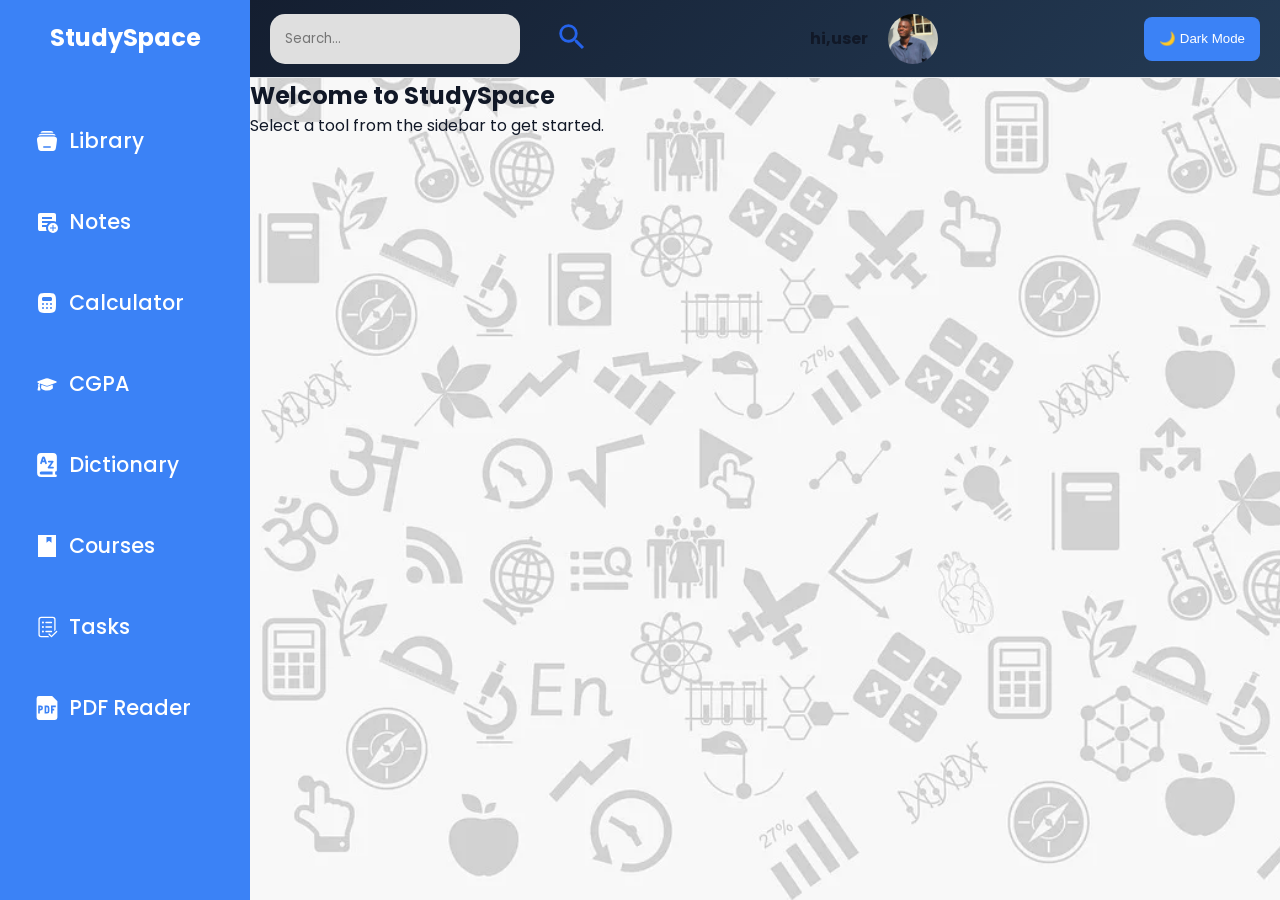
==== index.html @ 18b09678 "studyspace" ====
<!DOCTYPE html>
<html lang="en">
<head>
  <meta charset="UTF-8">
  <meta name="viewport" content="width=device-width, initial-scale=1.0">
  <title>Reading Workspace</title>
  <link rel="stylesheet" href="styles.css">
  <link rel="preconnect" href="https://fonts.googleapis.com">
  <link rel="preconnect" href="https://fonts.gstatic.com" crossorigin>
  <link href="https://fonts.googleapis.com/css2?family=Poppins:ital,wght@0,100;0,200;0,300;0,400;0,500;0,600;0,700;0,800;0,900;1,100;1,200;1,300;1,400;1,500;1,600;1,700;1,800;1,900&display=swap" rel="stylesheet">
</head>
<body>
  <div class="container">
    
    <!-- Sidebar -->
    <aside class="sidebar">
      <h2 class="logo">StudySpace</h2>
      <ul class="nav-links">
        <li><a href="library.html"><svg xmlns="http://www.w3.org/2000/svg" width="24" height="24" viewBox="0 0 24 24"><path fill="#fff" d="M8.51 2h6.98c.232 0 .41 0 .566.015c1.108.109 2.015.775 2.4 1.672H5.544c.385-.897 1.292-1.563 2.4-1.672C8.098 2 8.276 2 8.51 2m-2.2 2.723c-1.39 0-2.53.84-2.91 1.954l-.024.07c.398-.12.813-.2 1.232-.253c1.08-.139 2.446-.139 4.032-.139h6.892c1.586 0 2.951 0 4.032.139c.42.054.834.132 1.232.253l-.023-.07c-.38-1.114-1.52-1.954-2.911-1.954z"/><path fill="#fff" fill-rule="evenodd" d="M8.672 7.542h6.656c3.374 0 5.062 0 6.01.987s.724 2.511.278 5.56l-.422 2.892c-.35 2.391-.525 3.587-1.422 4.303s-2.22.716-4.867.716h-5.81c-2.646 0-3.97 0-4.867-.716s-1.072-1.912-1.422-4.303l-.422-2.891c-.447-3.05-.67-4.574.278-5.561s2.636-.987 6.01-.987M8 18c0-.414.373-.75.833-.75h6.334c.46 0 .833.336.833.75s-.373.75-.833.75H8.833c-.46 0-.833-.336-.833-.75" clip-rule="evenodd"/></svg> <span>Library</span></a></li>
        <li><a href="notes.html"><svg xmlns="http://www.w3.org/2000/svg" width="24" height="24" viewBox="0 0 24 24"><path fill="#fff" d="M17.5 21h1v-2.5H21v-1h-2.5V15h-1v2.5H15v1h2.5zm.5 2q-2.075 0-3.537-1.463T13 18t1.463-3.537T18 13t3.538 1.463T23 18t-1.463 3.538T18 23M7 9h10V7H7zm4.675 12H5q-.825 0-1.412-.587T3 19V5q0-.825.588-1.412T5 3h14q.825 0 1.413.588T21 5v6.7q-.725-.35-1.463-.525T18 11q-.275 0-.513.012t-.487.063V11H7v2h6.125q-.45.425-.812.925T11.675 15H7v2h4.075q-.05.25-.062.488T11 18q0 .825.15 1.538T11.675 21"/></svg> <span>Notes</span></a></li>
        <li><a href="calculator.html"><svg xmlns="http://www.w3.org/2000/svg" width="24" height="24" viewBox="0 0 24 24"><path fill="#fff" fill-rule="evenodd" d="M12 22c-4.243 0-6.364 0-7.682-1.465C3 19.072 3 16.714 3 12s0-7.071 1.318-8.536S7.758 2 12 2s6.364 0 7.682 1.464C21 4.93 21 7.286 21 12s0 7.071-1.318 8.535S16.242 22 12 22m3-16H9c-.465 0-.697 0-.888.051a1.5 1.5 0 0 0-1.06 1.06C7 7.304 7 7.536 7 8s0 .697.051.888a1.5 1.5 0 0 0 1.06 1.06C8.304 10 8.536 10 9 10h6c.465 0 .697 0 .888-.051a1.5 1.5 0 0 0 1.06-1.06C17 8.696 17 8.464 17 8s0-.697-.051-.888a1.5 1.5 0 0 0-1.06-1.06C15.697 6 15.464 6 15 6m-6 7a1 1 0 1 1-2 0a1 1 0 0 1 2 0m3 1a1 1 0 1 0 0-2a1 1 0 0 0 0 2m5-1a1 1 0 1 1-2 0a1 1 0 0 1 2 0m-1 5a1 1 0 1 0 0-2a1 1 0 0 0 0 2m-3-1a1 1 0 1 1-2 0a1 1 0 0 1 2 0m-5 1a1 1 0 1 0 0-2a1 1 0 0 0 0 2" clip-rule="evenodd"/></svg> <span>Calculator</span></a></li>
        <li><a href="cgpa.html"><svg xmlns="http://www.w3.org/2000/svg" width="24" height="24" viewBox="0 0 24 24"><path fill="#fff" d="M10.514 6.49a4.5 4.5 0 0 1 2.973 0l7.6 2.66c.803.282.803 1.418 0 1.7l-7.6 2.66a4.5 4.5 0 0 1-2.973 0l-5.509-1.93a1.24 1.24 0 0 0-.436.597a1 1 0 0 1 .013 1.635l.004.018l.875 3.939a.6.6 0 0 1-.585.73H3.125a.6.6 0 0 1-.586-.73l.875-3.94l.005-.017a1 1 0 0 1 .132-1.707a2.35 2.35 0 0 1 .413-.889l-1.05-.367c-.804-.282-.804-1.418 0-1.7z"/><path fill="#fff" d="m6.393 12.83l-.332 2.654c-.057.452.127.92.52 1.196c1.157.815 3.043 1.82 5.42 1.82a9 9 0 0 0 5.473-1.834c.365-.28.522-.727.47-1.152l-.336-2.685l-4.121 1.442a4.5 4.5 0 0 1-2.973 0z"/></svg> <span>CGPA</span></a></li>
        <li><a href="dictionary.html"><svg xmlns="http://www.w3.org/2000/svg" width="24" height="24" viewBox="0 0 14 14"><path fill="#fff" fill-rule="evenodd" d="M1.25 11.625V2.25A2.25 2.25 0 0 1 3.5 0h7a2.25 2.25 0 0 1 2.25 2.25V10a.75.75 0 0 1-.75.75h-.25v1.75H12a.75.75 0 0 1 0 1.5H3.625a2.375 2.375 0 0 1-2.375-2.375m9-.875H3.625a.875.875 0 0 0 0 1.75h6.625zm.56-5.978a.5.5 0 0 0-.443-.27H8.05a.5.5 0 0 0 0 1H9.4L7.499 8.186a.5.5 0 0 0 .408.789h2.604a.5.5 0 1 0 0-1H8.874l1.9-2.684a.5.5 0 0 0 .037-.519M5.815 2.63a.902.902 0 0 0-1.71 0l-.677 2.03l-.007.022l-.383 1.146a.5.5 0 1 0 .95.317l.27-.816H5.66l.272.816a.5.5 0 0 0 .949-.317l-.382-1.146l-.008-.022zM4.59 4.328l.368-1.102l.367 1.102z" clip-rule="evenodd"/></svg><span>Dictionary</span></a></li>
        <li><a href="courses.html"><svg xmlns="http://www.w3.org/2000/svg" width="24" height="24" viewBox="0 0 24 24"><path fill="#fff" d="M3 23h18V1H3zM14.002 6.688L11.504 8.75V3H16.5v5.75z"/></svg><span>Courses</span></a></li>
        <li><a href="task.html"><svg xmlns="http://www.w3.org/2000/svg" width="24" height="24" viewBox="0 0 28 28"><path fill="#fff" d="M4 5.25A3.25 3.25 0 0 1 7.25 2h13.5A3.25 3.25 0 0 1 24 5.25v12.129q-.181.12-.341.28L22.5 18.818V5.25a1.75 1.75 0 0 0-1.75-1.75H7.25A1.75 1.75 0 0 0 5.5 5.25v17.5c0 .966.784 1.75 1.75 1.75h8.068l1.5 1.5H7.25A3.25 3.25 0 0 1 4 22.75zm6.5 3.5a1.25 1.25 0 1 1-2.5 0a1.25 1.25 0 0 1 2.5 0m-1.25 6.5a1.25 1.25 0 1 0 0-2.5a1.25 1.25 0 0 0 0 2.5m0 5.25a1.25 1.25 0 1 0 0-2.5a1.25 1.25 0 0 0 0 2.5M12.75 8a.75.75 0 0 0 0 1.5h6.5a.75.75 0 0 0 0-1.5zM12 14a.75.75 0 0 1 .75-.75h6.5a.75.75 0 0 1 0 1.5h-6.5A.75.75 0 0 1 12 14m.75 4.5a.75.75 0 0 0 0 1.5h6.5a.75.75 0 0 0 0-1.5zm13.03 1.28l-6 6a.75.75 0 0 1-1.06 0l-2.998-2.998a.75.75 0 0 1 1.06-1.06l2.468 2.467l5.47-5.47a.75.75 0 1 1 1.06 1.061"/></svg><span>Tasks</span></a></li>
        <li><a href="pdf.html"><svg xmlns="http://www.w3.org/2000/svg" width="24" height="24" viewBox="0 0 15 15"><path fill="#fff" d="M3.5 8H3V7h.5a.5.5 0 0 1 0 1M7 10V7h.5a.5.5 0 0 1 .5.5v2a.5.5 0 0 1-.5.5z"/><path fill="#fff" fill-rule="evenodd" d="M1 1.5A1.5 1.5 0 0 1 2.5 0h8.207L14 3.293V13.5a1.5 1.5 0 0 1-1.5 1.5h-10A1.5 1.5 0 0 1 1 13.5zM3.5 6H2v5h1V9h.5a1.5 1.5 0 1 0 0-3m4 0H6v5h1.5A1.5 1.5 0 0 0 9 9.5v-2A1.5 1.5 0 0 0 7.5 6m2.5 5V6h3v1h-2v1h1v1h-1v2z" clip-rule="evenodd"/></svg><span>PDF Reader</span></a></li>
      </ul>
    </aside>


    <!-- Main Content Area -->
    <main class="main-content">
      
      <!-- Top Bar -->
      <header class="topbar">
        <button  class="hamburger" onclick="toggleSidebar()">☰</button>
        <div class="search">
          <input type="text" placeholder="Search..." class="search-bar">
          <button><svg xmlns="http://www.w3.org/2000/svg" width="34" height="34" viewBox="0 0 24 24"><path fill="#2563eb" d="M15.5 14h-.79l-.28-.27A6.47 6.47 0 0 0 16 9.5A6.5 6.5 0 1 0 9.5 16c1.61 0 3.09-.59 4.23-1.57l.27.28v.79l5 4.99L20.49 19zm-6 0C7.01 14 5 11.99 5 9.5S7.01 5 9.5 5S14 7.01 14 9.5S11.99 14 9.5 14"/></svg></button>
        </div>
        <div class="profile">
          <h4>hi,<span>user</span></h4>
          <div class="img"><img src="./images/Ay...jpg" alt=""></div>
        </div>
        
        <button id="themeToggle" class="theme-toggle">🌙 Dark Mode</button>
    
      

      </header>
      
      <!-- Dynamic Content -->
      <section id="dynamic-content">
        <h2>Welcome to StudySpace</h2>
        <p>Select a tool from the sidebar to get started.</p>
      </section>
      
    </main>
  </div>

<script src="./js/theme.js"></script>
  <script src="./js/app.js"></script>
</body>
</html>
---- styles.css ----
/* Reset */
* {
  margin: 0;
  padding: 0;
  box-sizing: border-box;
}

body {
  font-family: "poppins", sans-serif;
  background: #f9fafb;
  color: #111827;
  transition: background 0.3s, color 0.3s;
}


/* Dark mode */
body.dark-mode {
  background: #181818;
  color: black;
}
header.dark-mode{
      background: #181818;
  color: black;
}

/* Toggle Button */
.theme-toggle {
  padding: 8px 15px;
  background: #3b82f6;
  color: white;
  border: none;
  border-radius: 8px;
  cursor: pointer;
  transition: background 0.3s;
}

.theme-toggle:hover {
  background: #2563eb;
}

body.dark-mode .theme-toggle {
  background: #f1f1f1;
  color: #181818;
}

.container {
  display: flex;
  height: 100vh;
}

/* Sidebar */
.sidebar {
  width: 250px;
  background: #3b82f6;
  color: #fff;
  display: flex;
  flex-direction: column;
  padding: 20px;
}

.logo {
  text-align: center;
  font-size: 1.5rem;
  margin-bottom: 30px;
}

.nav-links li {
  list-style: none;
  margin: 30px 0;
}

.nav-links li a {
  display: flex;
  align-items: center;
  text-decoration: none;
  font-size: 1.3rem;
  font-weight: 500;
  color: #fff;
  padding: 10px;
  border-radius: 8px;
  transition: background 0.3s ease;
}

.nav-links li a:hover {
  background: #2563eb;
}

.nav-links li a span {
  margin-left: 10px;
}


/* Main Content */
.main-content {
  flex: 1;
  display: flex;
  flex-direction: column;
  background: url(./images/learning.webp);
  max-height: 100vh;
  background-size: cover;
}

/* Topbar */
.topbar {
  display: flex;
  justify-content: space-between;
  align-items: center;
  padding: 10px 20px;
  background: linear-gradient(135deg, #141e30, #243b55);
  border-bottom: 1px solid #e5e7eb;
}
.search{
    display: flex;
    align-items: center;
    justify-content: center;
    gap: 20px;
}
.search button{
    border: none;
    background: transparent;
}
.search-bar {
  padding: 15px;
  outline: none;
  border: none;
  font-family: "poppins", san-serif;
  border-radius: 15px;
  width: 250px;
  background: #dfdfdf;
}
.hamburger {
  display: none; /* Hidden by default for desktop */
  font-size: 24px;
  background: none;
  border: none;
  cursor: pointer;
  padding: 8px;
  color: #111827;
  transition: color 0.3s;
}
.profile {
display: flex;
align-items: center;
justify-content: center;
gap: 20px;
}
.img{
    width:50px;
    height: 50px;
    border-radius: 50%;
    background-color: #dfdfdf;
     overflow: hidden;
}
img{
    width: 100%;
   
}

button, .nav-links li a {
  min-height: 44px;
  padding: 10px 15px;
}


/* Responsive sidebar */
@media (max-width: 768px) {
  .sidebar {
    position: fixed;
    left: -250px; /* hidden by default */
    top: 0;
    height: 100%;
    transition: left 0.3s ease;
    z-index: 1000;
  }

  .sidebar.active {
    left: 0; /* slide-in */
  }

  .main-content {
    margin-left: 0;
  }

  /* Hamburger button */
.hamburger {
  display:block; /* Hidden by default for desktop */
  font-size:60px;
  background: none;
  border: none;
  cursor: pointer;
  padding: 8px;
  color:#3b82f6;
  transition: color 0.3s;
}
}
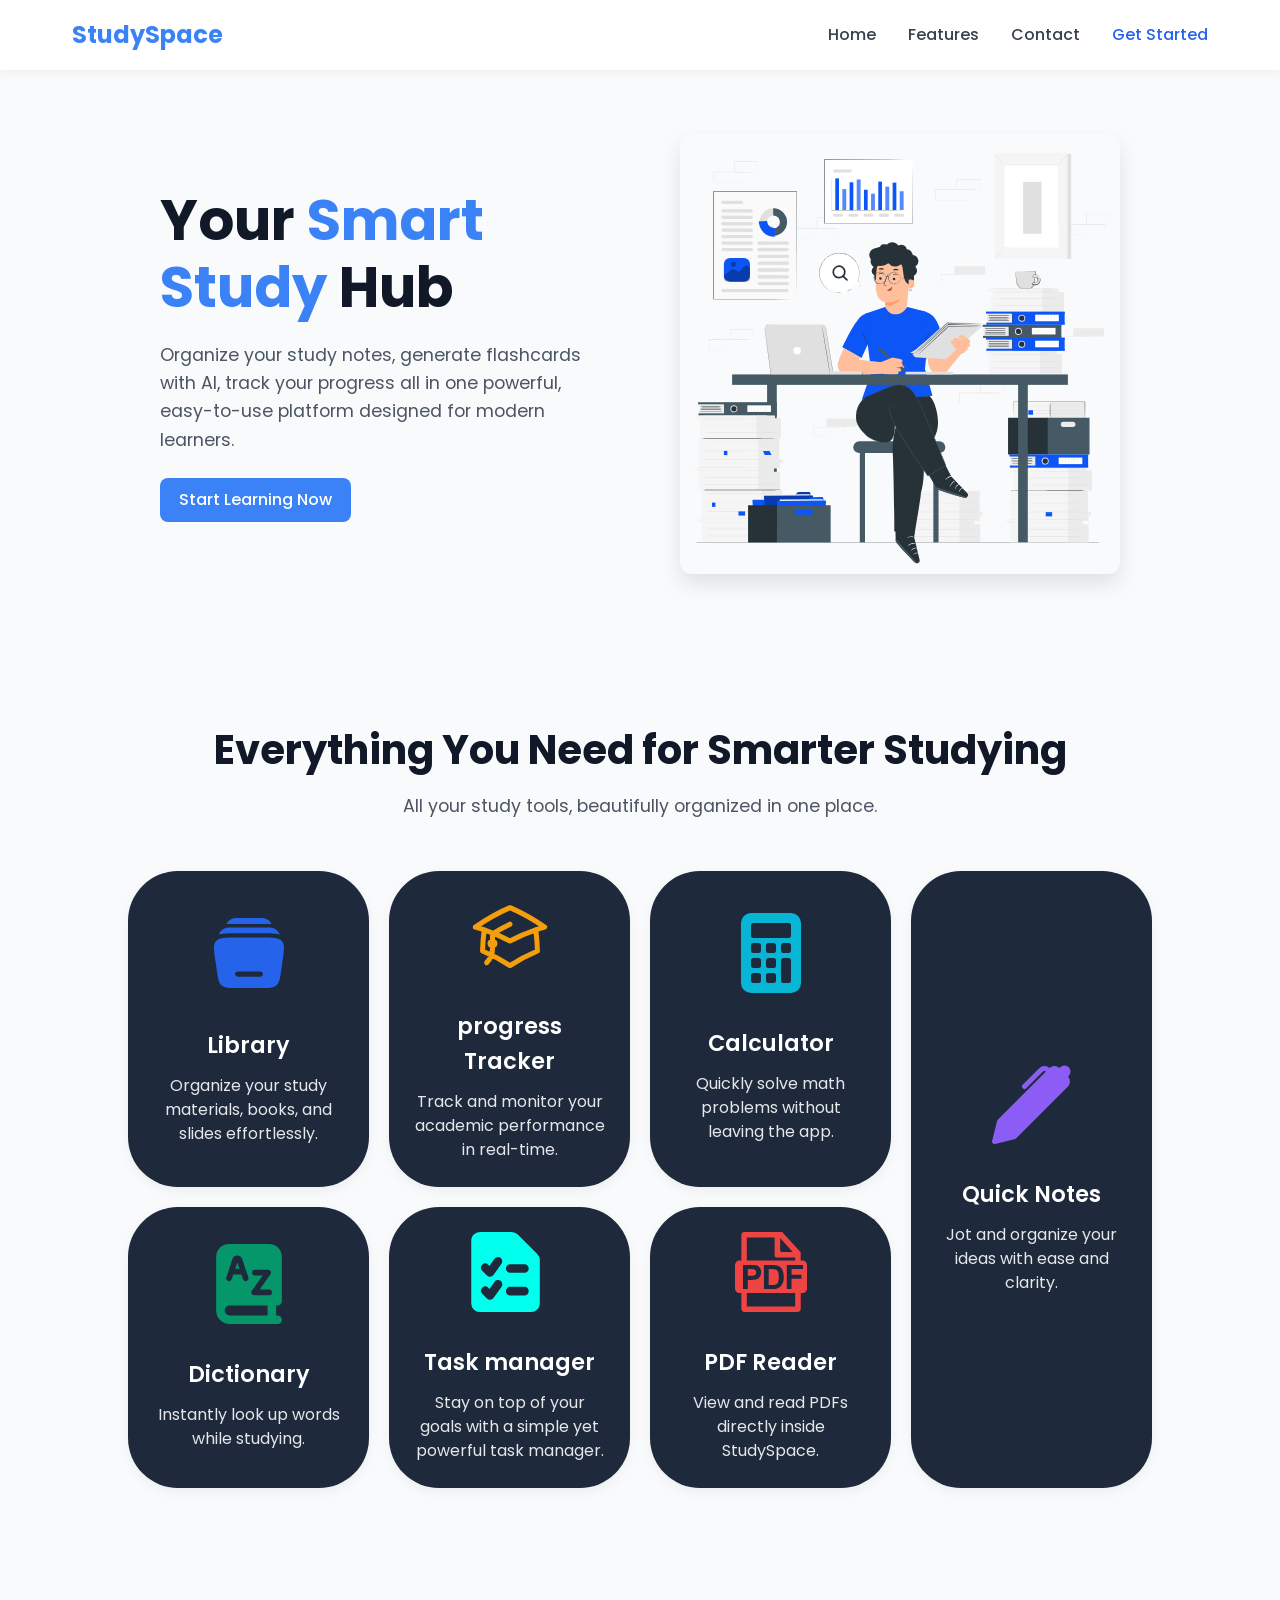
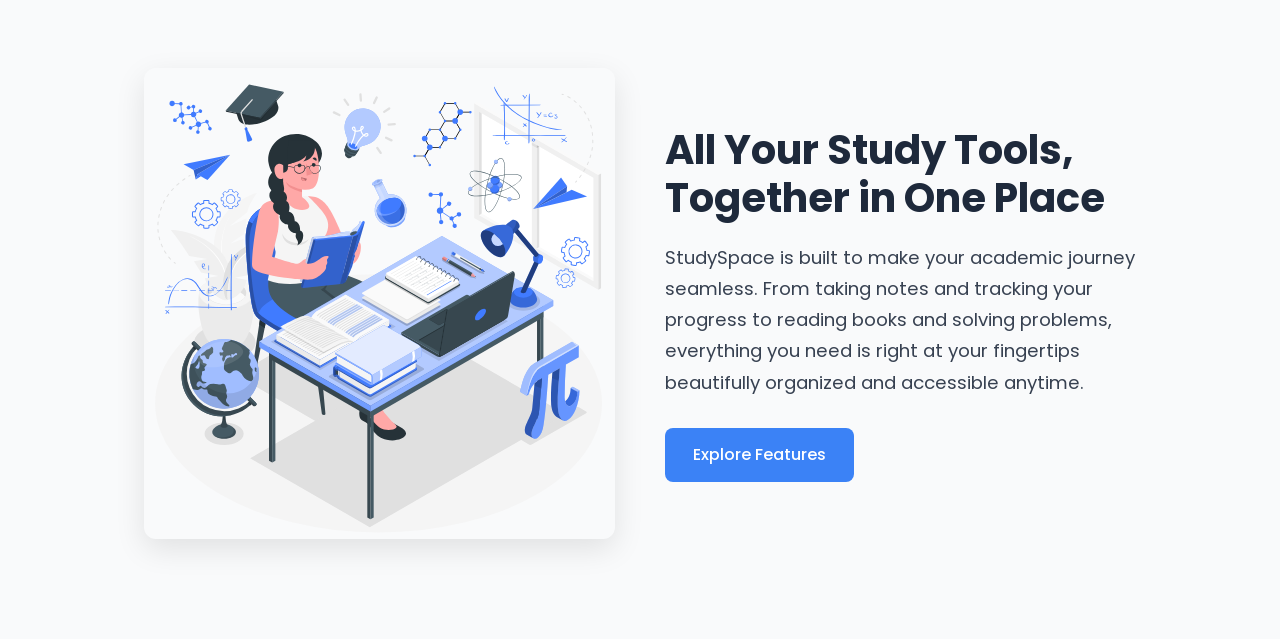
==== commit 44ff1c6c: "updated code" ====
--- a/index.html
+++ b/index.html
@@ -1,64 +1,140 @@
 <!DOCTYPE html>
 <html lang="en">
 <head>
-  <meta charset="UTF-8">
-  <meta name="viewport" content="width=device-width, initial-scale=1.0">
-  <title>Reading Workspace</title>
-  <link rel="stylesheet" href="styles.css">
-  <link rel="preconnect" href="https://fonts.googleapis.com">
-  <link rel="preconnect" href="https://fonts.gstatic.com" crossorigin>
-  <link href="https://fonts.googleapis.com/css2?family=Poppins:ital,wght@0,100;0,200;0,300;0,400;0,500;0,600;0,700;0,800;0,900;1,100;1,200;1,300;1,400;1,500;1,600;1,700;1,800;1,900&display=swap" rel="stylesheet">
+    <meta charset="UTF-8">
+    <meta name="viewport" content="width=device-width, initial-scale=1.0">
+    <link rel="shortcut icon" href="download (4).png" type="image/x-icon">
+    <link rel="stylesheet" href="./styles/style.css">
+    <link rel="preconnect" href="https://fonts.googleapis.com">
+    <link rel="preconnect" href="https://fonts.gstatic.com" crossorigin>
+    <link href="https://fonts.googleapis.com/css2?family=Poppins:wght@400;600;700&display=swap" rel="stylesheet">
+    <title>Edu-space</title>
 </head>
 <body>
-  <div class="container">
-    
-    <!-- Sidebar -->
-    <aside class="sidebar">
-      <h2 class="logo">StudySpace</h2>
-      <ul class="nav-links">
-        <li><a href="library.html"><svg xmlns="http://www.w3.org/2000/svg" width="24" height="24" viewBox="0 0 24 24"><path fill="#fff" d="M8.51 2h6.98c.232 0 .41 0 .566.015c1.108.109 2.015.775 2.4 1.672H5.544c.385-.897 1.292-1.563 2.4-1.672C8.098 2 8.276 2 8.51 2m-2.2 2.723c-1.39 0-2.53.84-2.91 1.954l-.024.07c.398-.12.813-.2 1.232-.253c1.08-.139 2.446-.139 4.032-.139h6.892c1.586 0 2.951 0 4.032.139c.42.054.834.132 1.232.253l-.023-.07c-.38-1.114-1.52-1.954-2.911-1.954z"/><path fill="#fff" fill-rule="evenodd" d="M8.672 7.542h6.656c3.374 0 5.062 0 6.01.987s.724 2.511.278 5.56l-.422 2.892c-.35 2.391-.525 3.587-1.422 4.303s-2.22.716-4.867.716h-5.81c-2.646 0-3.97 0-4.867-.716s-1.072-1.912-1.422-4.303l-.422-2.891c-.447-3.05-.67-4.574.278-5.561s2.636-.987 6.01-.987M8 18c0-.414.373-.75.833-.75h6.334c.46 0 .833.336.833.75s-.373.75-.833.75H8.833c-.46 0-.833-.336-.833-.75" clip-rule="evenodd"/></svg> <span>Library</span></a></li>
-        <li><a href="notes.html"><svg xmlns="http://www.w3.org/2000/svg" width="24" height="24" viewBox="0 0 24 24"><path fill="#fff" d="M17.5 21h1v-2.5H21v-1h-2.5V15h-1v2.5H15v1h2.5zm.5 2q-2.075 0-3.537-1.463T13 18t1.463-3.537T18 13t3.538 1.463T23 18t-1.463 3.538T18 23M7 9h10V7H7zm4.675 12H5q-.825 0-1.412-.587T3 19V5q0-.825.588-1.412T5 3h14q.825 0 1.413.588T21 5v6.7q-.725-.35-1.463-.525T18 11q-.275 0-.513.012t-.487.063V11H7v2h6.125q-.45.425-.812.925T11.675 15H7v2h4.075q-.05.25-.062.488T11 18q0 .825.15 1.538T11.675 21"/></svg> <span>Notes</span></a></li>
-        <li><a href="calculator.html"><svg xmlns="http://www.w3.org/2000/svg" width="24" height="24" viewBox="0 0 24 24"><path fill="#fff" fill-rule="evenodd" d="M12 22c-4.243 0-6.364 0-7.682-1.465C3 19.072 3 16.714 3 12s0-7.071 1.318-8.536S7.758 2 12 2s6.364 0 7.682 1.464C21 4.93 21 7.286 21 12s0 7.071-1.318 8.535S16.242 22 12 22m3-16H9c-.465 0-.697 0-.888.051a1.5 1.5 0 0 0-1.06 1.06C7 7.304 7 7.536 7 8s0 .697.051.888a1.5 1.5 0 0 0 1.06 1.06C8.304 10 8.536 10 9 10h6c.465 0 .697 0 .888-.051a1.5 1.5 0 0 0 1.06-1.06C17 8.696 17 8.464 17 8s0-.697-.051-.888a1.5 1.5 0 0 0-1.06-1.06C15.697 6 15.464 6 15 6m-6 7a1 1 0 1 1-2 0a1 1 0 0 1 2 0m3 1a1 1 0 1 0 0-2a1 1 0 0 0 0 2m5-1a1 1 0 1 1-2 0a1 1 0 0 1 2 0m-1 5a1 1 0 1 0 0-2a1 1 0 0 0 0 2m-3-1a1 1 0 1 1-2 0a1 1 0 0 1 2 0m-5 1a1 1 0 1 0 0-2a1 1 0 0 0 0 2" clip-rule="evenodd"/></svg> <span>Calculator</span></a></li>
-        <li><a href="cgpa.html"><svg xmlns="http://www.w3.org/2000/svg" width="24" height="24" viewBox="0 0 24 24"><path fill="#fff" d="M10.514 6.49a4.5 4.5 0 0 1 2.973 0l7.6 2.66c.803.282.803 1.418 0 1.7l-7.6 2.66a4.5 4.5 0 0 1-2.973 0l-5.509-1.93a1.24 1.24 0 0 0-.436.597a1 1 0 0 1 .013 1.635l.004.018l.875 3.939a.6.6 0 0 1-.585.73H3.125a.6.6 0 0 1-.586-.73l.875-3.94l.005-.017a1 1 0 0 1 .132-1.707a2.35 2.35 0 0 1 .413-.889l-1.05-.367c-.804-.282-.804-1.418 0-1.7z"/><path fill="#fff" d="m6.393 12.83l-.332 2.654c-.057.452.127.92.52 1.196c1.157.815 3.043 1.82 5.42 1.82a9 9 0 0 0 5.473-1.834c.365-.28.522-.727.47-1.152l-.336-2.685l-4.121 1.442a4.5 4.5 0 0 1-2.973 0z"/></svg> <span>CGPA</span></a></li>
-        <li><a href="dictionary.html"><svg xmlns="http://www.w3.org/2000/svg" width="24" height="24" viewBox="0 0 14 14"><path fill="#fff" fill-rule="evenodd" d="M1.25 11.625V2.25A2.25 2.25 0 0 1 3.5 0h7a2.25 2.25 0 0 1 2.25 2.25V10a.75.75 0 0 1-.75.75h-.25v1.75H12a.75.75 0 0 1 0 1.5H3.625a2.375 2.375 0 0 1-2.375-2.375m9-.875H3.625a.875.875 0 0 0 0 1.75h6.625zm.56-5.978a.5.5 0 0 0-.443-.27H8.05a.5.5 0 0 0 0 1H9.4L7.499 8.186a.5.5 0 0 0 .408.789h2.604a.5.5 0 1 0 0-1H8.874l1.9-2.684a.5.5 0 0 0 .037-.519M5.815 2.63a.902.902 0 0 0-1.71 0l-.677 2.03l-.007.022l-.383 1.146a.5.5 0 1 0 .95.317l.27-.816H5.66l.272.816a.5.5 0 0 0 .949-.317l-.382-1.146l-.008-.022zM4.59 4.328l.368-1.102l.367 1.102z" clip-rule="evenodd"/></svg><span>Dictionary</span></a></li>
-        <li><a href="courses.html"><svg xmlns="http://www.w3.org/2000/svg" width="24" height="24" viewBox="0 0 24 24"><path fill="#fff" d="M3 23h18V1H3zM14.002 6.688L11.504 8.75V3H16.5v5.75z"/></svg><span>Courses</span></a></li>
-        <li><a href="task.html"><svg xmlns="http://www.w3.org/2000/svg" width="24" height="24" viewBox="0 0 28 28"><path fill="#fff" d="M4 5.25A3.25 3.25 0 0 1 7.25 2h13.5A3.25 3.25 0 0 1 24 5.25v12.129q-.181.12-.341.28L22.5 18.818V5.25a1.75 1.75 0 0 0-1.75-1.75H7.25A1.75 1.75 0 0 0 5.5 5.25v17.5c0 .966.784 1.75 1.75 1.75h8.068l1.5 1.5H7.25A3.25 3.25 0 0 1 4 22.75zm6.5 3.5a1.25 1.25 0 1 1-2.5 0a1.25 1.25 0 0 1 2.5 0m-1.25 6.5a1.25 1.25 0 1 0 0-2.5a1.25 1.25 0 0 0 0 2.5m0 5.25a1.25 1.25 0 1 0 0-2.5a1.25 1.25 0 0 0 0 2.5M12.75 8a.75.75 0 0 0 0 1.5h6.5a.75.75 0 0 0 0-1.5zM12 14a.75.75 0 0 1 .75-.75h6.5a.75.75 0 0 1 0 1.5h-6.5A.75.75 0 0 1 12 14m.75 4.5a.75.75 0 0 0 0 1.5h6.5a.75.75 0 0 0 0-1.5zm13.03 1.28l-6 6a.75.75 0 0 1-1.06 0l-2.998-2.998a.75.75 0 0 1 1.06-1.06l2.468 2.467l5.47-5.47a.75.75 0 1 1 1.06 1.061"/></svg><span>Tasks</span></a></li>
-        <li><a href="pdf.html"><svg xmlns="http://www.w3.org/2000/svg" width="24" height="24" viewBox="0 0 15 15"><path fill="#fff" d="M3.5 8H3V7h.5a.5.5 0 0 1 0 1M7 10V7h.5a.5.5 0 0 1 .5.5v2a.5.5 0 0 1-.5.5z"/><path fill="#fff" fill-rule="evenodd" d="M1 1.5A1.5 1.5 0 0 1 2.5 0h8.207L14 3.293V13.5a1.5 1.5 0 0 1-1.5 1.5h-10A1.5 1.5 0 0 1 1 13.5zM3.5 6H2v5h1V9h.5a1.5 1.5 0 1 0 0-3m4 0H6v5h1.5A1.5 1.5 0 0 0 9 9.5v-2A1.5 1.5 0 0 0 7.5 6m2.5 5V6h3v1h-2v1h1v1h-1v2z" clip-rule="evenodd"/></svg><span>PDF Reader</span></a></li>
-      </ul>
-    </aside>
+  <style>
+   
+  </style>
+</head>
+<body>
+  <!-- ===== Navbar ===== -->
+  <header>
+    <div class="navbar">
+      <div class="logo">StudySpace</div>
+
+      <nav class="nav-links" id="navLinks">
+        <a href="#">Home</a>
+        <a href="#features">Features</a>
+        <a href="#contact">Contact</a>
+        <a href="auth.html" target="_blank" class="get-started-btn">Get Started</a>
+      </nav>
+
+      <div class="hamburger" id="hamburger">
+        <span></span>
+        <span></span>
+        <span></span>
+      </div>
+    </div>
+  </header>
+
+  <!-- ===== Hero Section ===== -->
+  <section class="hero">
+    <div class="hero-text">
+      <h1 class="hero-heading"> Your <span>Smart Study</span> Hub</h1>
+      <p>
+        Organize your study notes, generate flashcards with AI, track your progress 
+        all in one powerful, easy-to-use platform designed for modern learners.
+      </p>
+      <button class="btn-primary">Start Learning Now</button>
+    </div>
+
+    <div class="hero-image">
+      <img src="./images/Research paper-pana.svg" alt="Study illustration">
+    </div>
+  </section>
 
 
-    <!-- Main Content Area -->
-    <main class="main-content">
-      
-      <!-- Top Bar -->
-      <header class="topbar">
-        <button  class="hamburger" onclick="toggleSidebar()">☰</button>
-        <div class="search">
-          <input type="text" placeholder="Search..." class="search-bar">
-          <button><svg xmlns="http://www.w3.org/2000/svg" width="34" height="34" viewBox="0 0 24 24"><path fill="#2563eb" d="M15.5 14h-.79l-.28-.27A6.47 6.47 0 0 0 16 9.5A6.5 6.5 0 1 0 9.5 16c1.61 0 3.09-.59 4.23-1.57l.27.28v.79l5 4.99L20.49 19zm-6 0C7.01 14 5 11.99 5 9.5S7.01 5 9.5 5S14 7.01 14 9.5S11.99 14 9.5 14"/></svg></button>
-        </div>
-        <div class="profile">
-          <h4>hi,<span>user</span></h4>
-          <div class="img"><img src="./images/Ay...jpg" alt=""></div>
-        </div>
-        
-        <button id="themeToggle" class="theme-toggle">🌙 Dark Mode</button>
-    
-      
-
-      </header>
-      
-      <!-- Dynamic Content -->
-      <section id="dynamic-content">
-        <h2>Welcome to StudySpace</h2>
-        <p>Select a tool from the sidebar to get started.</p>
-      </section>
-      
-    </main>
+  <section class="features-bento" id="features">
+  <div class="section-header">
+    <h2>Everything You Need for Smarter Studying</h2>
+    <p>All your study tools, beautifully organized in one place.</p>
   </div>
 
-<script src="./js/theme.js"></script>
-  <script src="./js/app.js"></script>
+  <div class="bento-grid">
+    <!-- Large Card -->
+    <div class="bento-card large">
+      <span class="icon"><svg xmlns="http://www.w3.org/2000/svg" width="84" height="84" viewBox="0 0 24 24"><path fill="#2563EB" d="M8.51 2h6.98c.232 0 .41 0 .566.015c1.108.109 2.015.775 2.4 1.672H5.544c.385-.897 1.292-1.563 2.4-1.672C8.098 2 8.276 2 8.51 2m-2.2 2.723c-1.39 0-2.53.84-2.91 1.954l-.024.07c.398-.12.813-.2 1.232-.253c1.08-.139 2.446-.139 4.032-.139h6.892c1.586 0 2.951 0 4.032.139c.42.054.834.132 1.232.253l-.023-.07c-.38-1.114-1.52-1.954-2.911-1.954z"/><path fill="#2563EB" fill-rule="evenodd" d="M8.672 7.542h6.656c3.374 0 5.062 0 6.01.987s.724 2.511.278 5.56l-.422 2.892c-.35 2.391-.525 3.587-1.422 4.303s-2.22.716-4.867.716h-5.81c-2.646 0-3.97 0-4.867-.716s-1.072-1.912-1.422-4.303l-.422-2.891c-.447-3.05-.67-4.574.278-5.561s2.636-.987 6.01-.987M8 18c0-.414.373-.75.833-.75h6.334c.46 0 .833.336.833.75s-.373.75-.833.75H8.833c-.46 0-.833-.336-.833-.75" clip-rule="evenodd"/></svg></span>
+      <h3>Library</h3>
+      <p>Organize your study materials, books, and slides effortlessly.</p>
+    </div>
+
+    <!-- Medium Card -->
+    <div class="bento-card medium">
+      <span class="icon"><svg xmlns="http://www.w3.org/2000/svg" width="80px" height="80px" viewBox="0 0 24 24"><path fill="none" stroke="#F59E0B" stroke-linecap="round" stroke-linejoin="round" stroke-width="1.5" d="M4.26 10.147a60 60 0 0 0-.491 6.347A48.6 48.6 0 0 1 12 20.904a48.6 48.6 0 0 1 8.232-4.41a61 61 0 0 0-.491-6.347m-15.482 0a51 51 0 0 0-2.658-.813A60 60 0 0 1 12 3.493a60 60 0 0 1 10.399 5.84q-1.345.372-2.658.814m-15.482 0A51 51 0 0 1 12 13.489a50.7 50.7 0 0 1 7.74-3.342M6.75 15a.75.75 0 1 0 0-1.5a.75.75 0 0 0 0 1.5m0 0v-3.675A55 55 0 0 1 12 8.443m-7.007 11.55A5.98 5.98 0 0 0 6.75 15.75v-1.5"/></svg></span>
+      <h3>progress Tracker</h3>
+      <p>Track and monitor your academic performance in real-time.</p>
+    </div>
+
+    <!-- Small Card -->
+    <div class="bento-card small">
+      <span class="icon"><svg xmlns="http://www.w3.org/2000/svg" width="80" height="80" viewBox="0 0 16 16"><path fill="#06B6D4" d="M2 2a2 2 0 0 1 2-2h8a2 2 0 0 1 2 2v12a2 2 0 0 1-2 2H4a2 2 0 0 1-2-2zm2 .5v2a.5.5 0 0 0 .5.5h7a.5.5 0 0 0 .5-.5v-2a.5.5 0 0 0-.5-.5h-7a.5.5 0 0 0-.5.5m0 4v1a.5.5 0 0 0 .5.5h1a.5.5 0 0 0 .5-.5v-1a.5.5 0 0 0-.5-.5h-1a.5.5 0 0 0-.5.5M4.5 9a.5.5 0 0 0-.5.5v1a.5.5 0 0 0 .5.5h1a.5.5 0 0 0 .5-.5v-1a.5.5 0 0 0-.5-.5zM4 12.5v1a.5.5 0 0 0 .5.5h1a.5.5 0 0 0 .5-.5v-1a.5.5 0 0 0-.5-.5h-1a.5.5 0 0 0-.5.5M7.5 6a.5.5 0 0 0-.5.5v1a.5.5 0 0 0 .5.5h1a.5.5 0 0 0 .5-.5v-1a.5.5 0 0 0-.5-.5zM7 9.5v1a.5.5 0 0 0 .5.5h1a.5.5 0 0 0 .5-.5v-1a.5.5 0 0 0-.5-.5h-1a.5.5 0 0 0-.5.5m.5 2.5a.5.5 0 0 0-.5.5v1a.5.5 0 0 0 .5.5h1a.5.5 0 0 0 .5-.5v-1a.5.5 0 0 0-.5-.5zM10 6.5v1a.5.5 0 0 0 .5.5h1a.5.5 0 0 0 .5-.5v-1a.5.5 0 0 0-.5-.5h-1a.5.5 0 0 0-.5.5m.5 2.5a.5.5 0 0 0-.5.5v4a.5.5 0 0 0 .5.5h1a.5.5 0 0 0 .5-.5v-4a.5.5 0 0 0-.5-.5z"/></svg></span>
+      <h3>Calculator</h3>
+      <p>Quickly solve math problems without leaving the app.</p>
+    </div>
+
+    <!-- Large Card -->
+    <div class="bento-card large" id="large">
+      <span class="icon"><svg xmlns="http://www.w3.org/2000/svg" width="80px" height="80px" viewBox="0 0 16 16"><path fill="#8B5CF6" d="m13.498.795l.149-.149a1.207 1.207 0 1 1 1.707 1.708l-.149.148a1.5 1.5 0 0 1-.059 2.059L4.854 14.854a.5.5 0 0 1-.233.131l-4 1a.5.5 0 0 1-.606-.606l1-4a.5.5 0 0 1 .131-.232l9.642-9.642a.5.5 0 0 0-.642.056L6.854 4.854a.5.5 0 1 1-.708-.708L9.44.854A1.5 1.5 0 0 1 11.5.796a1.5 1.5 0 0 1 1.998-.001"/></svg></span>
+      <h3>Quick Notes</h3>
+      <p>Jot and organize your ideas with ease and clarity.</p>
+    </div>
+
+    <!-- Small Card -->
+    <div class="bento-card small">
+      <span class="icon"><svg xmlns="http://www.w3.org/2000/svg" width="80px" height="80px" viewBox="0 0 14 14"><path fill="#059669" fill-rule="evenodd" d="M1.25 11.625V2.25A2.25 2.25 0 0 1 3.5 0h7a2.25 2.25 0 0 1 2.25 2.25V10a.75.75 0 0 1-.75.75h-.25v1.75H12a.75.75 0 0 1 0 1.5H3.625a2.375 2.375 0 0 1-2.375-2.375m9-.875H3.625a.875.875 0 0 0 0 1.75h6.625zm.56-5.978a.5.5 0 0 0-.443-.27H8.05a.5.5 0 0 0 0 1H9.4L7.499 8.186a.5.5 0 0 0 .408.789h2.604a.5.5 0 1 0 0-1H8.874l1.9-2.684a.5.5 0 0 0 .037-.519M5.815 2.63a.902.902 0 0 0-1.71 0l-.677 2.03l-.007.022l-.383 1.146a.5.5 0 1 0 .95.317l.27-.816H5.66l.272.816a.5.5 0 0 0 .949-.317l-.382-1.146l-.008-.022zM4.59 4.328l.368-1.102l.367 1.102z" clip-rule="evenodd"/></svg></span>
+      <h3>Dictionary</h3>
+      <p>Instantly look up words while studying.</p>
+    </div>
+
+    <!-- Small Card -->
+    <div class="bento-card small">
+      <span class="icon"><svg xmlns="http://www.w3.org/2000/svg" width="80" height="80" viewBox="0 0 14 14"><path fill="#00ffed" fill-rule="evenodd" d="M.658.44A1.5 1.5 0 0 1 1.718 0h5.587a1.5 1.5 0 0 1 1.06.44l3.414 3.414a1.5 1.5 0 0 1 .44 1.06V12.5a1.5 1.5 0 0 1-1.5 1.5h-9a1.5 1.5 0 0 1-1.5-1.5v-11c0-.398.158-.78.44-1.06ZM5.33 4.527a.75.75 0 0 1 .175 1.047L4.108 7.53a.75.75 0 0 1-1.14.094l-.838-.838a.75.75 0 0 1 1.06-1.06l.212.211l.882-1.234a.75.75 0 0 1 1.046-.175Zm.95 1.847a.75.75 0 0 1 .75-.75h2.5a.75.75 0 0 1 0 1.5h-2.5a.75.75 0 0 1-.75-.75m0 3.969a.75.75 0 0 1 .75-.75h2.5a.75.75 0 0 1 0 1.5h-2.5a.75.75 0 0 1-.75-.75m-.775-.738a.75.75 0 1 0-1.22-.872l-.883 1.235l-.212-.212a.75.75 0 0 0-1.06 1.06l.838.838a.75.75 0 0 0 1.14-.094z" clip-rule="evenodd"/></svg></span>
+      <h3>Task manager</h3>
+      <p>Stay on top of your goals with a simple yet powerful task manager.</p>
+    </div>
+
+    <!-- Medium Card -->
+    <div class="bento-card medium">
+      <span class="icon"><svg xmlns="http://www.w3.org/2000/svg" width="80px" height="80px" viewBox="0 0 20 20"><path fill="#EF4444" d="M17.924 7.154h-.514l.027-1.89a.46.46 0 0 0-.12-.298L12.901.134A.4.4 0 0 0 12.618 0h-9.24a.8.8 0 0 0-.787.784v6.37h-.515c-.285 0-.56.118-.76.328A1.14 1.14 0 0 0 1 8.275v5.83c0 .618.482 1.12 1.076 1.12h.515v3.99A.8.8 0 0 0 3.38 20h13.278c.415 0 .78-.352.78-.784v-3.99h.487c.594 0 1.076-.503 1.076-1.122v-5.83c0-.296-.113-.582-.315-.792a1.05 1.05 0 0 0-.76-.328M3.95 1.378h6.956v4.577a.4.4 0 0 0 .11.277a.37.37 0 0 0 .267.115h4.759v.807H3.95zm0 17.244v-3.397h12.092v3.397zM12.291 1.52l.385.434l2.58 2.853l.143.173h-2.637q-.3 0-.378-.1q-.08-.098-.093-.313zM3 14.232v-6h1.918q1.09 0 1.42.09q.51.135.853.588q.343.451.343 1.168q0 .552-.198.93q-.198.375-.503.59a1.7 1.7 0 0 1-.62.285q-.428.086-1.239.086h-.779v2.263zm1.195-4.985v1.703h.654q.707 0 .945-.094a.79.79 0 0 0 .508-.762a.78.78 0 0 0-.19-.54a.82.82 0 0 0-.48-.266q-.213-.04-.86-.04zm4.04-1.015h2.184q.739 0 1.127.115q.52.155.892.552q.371.398.565.972q.195.576.194 1.418q0 .741-.182 1.277q-.223.655-.634 1.06q-.31.308-.84.48q-.395.126-1.057.126H8.235zM9.43 9.247v3.974h.892q.501 0 .723-.057q.291-.074.482-.25q.193-.176.313-.579q.121-.403.121-1.099t-.12-1.068a1.4 1.4 0 0 0-.34-.581a1.13 1.13 0 0 0-.553-.283q-.25-.057-.98-.057zm4.513 4.985v-6H18v1.015h-2.862v1.42h2.47v1.015h-2.47v2.55z"/></svg></span>
+      <h3>PDF Reader</h3>
+      <p>View and read PDFs directly inside StudySpace.</p>
+    </div>
+  </div>
+</section>
+
+
+<section class="about" id="about">
+  <div class="about-container">
+    <!-- Image / Illustration -->
+    <div class="about-image">
+      <img src="./images/Learning-amico.svg" alt="StudySpace illustration">
+    </div>
+
+    <!-- Text Content -->
+    <div class="about-text">
+      <h2>All Your Study Tools, Together in One Place</h2>
+      <p>
+        StudySpace is built to make your academic journey seamless. 
+        From taking notes and tracking your progress to reading books and solving problems,
+        everything you need is right at your fingertips beautifully organized and accessible anytime.
+      </p>
+      <a href="#features" class="cta-btn">Explore Features</a>
+    </div>
+  </div>
+</section>
+
+  <script src="./js/main.js">
+  </script>
+
+
 </body>
-</html>
+</html>
--- a/styles/style.css
+++ b/styles/style.css
@@ -0,0 +1,395 @@
+
+/* ===== Global Styles ===== */
+* {
+margin: 0;
+padding: 0;
+box-sizing: border-box;
+}
+
+
+
+
+body {
+font-family: 'Poppins', sans-serif;
+background: #f9fafb;
+color: #111827;
+line-height: 1.6;
+}
+
+a {
+text-decoration: none;
+color: inherit;
+}
+.get-started-btn{
+    color:#2563eb !important;
+ 
+
+}
+/* ===== Navbar ===== */
+header {
+position: sticky;
+top: 0;
+background: #ffffff;
+box-shadow: 0 2px 8px rgba(0,0,0,0.05);
+z-index: 1000;
+}
+
+.navbar {
+max-width: 1200px;
+margin: 0 auto;
+display: flex;
+justify-content: space-between;
+align-items: center;
+padding: 1rem 2rem;
+}
+
+.logo {
+font-size: 1.5rem;
+font-weight: bold;
+color: #3b82f6;
+}
+
+.nav-links {
+display: flex;
+gap: 2rem;
+}
+
+.nav-links a {
+font-weight: 500;
+color: #374151;
+transition: color 0.3s ease;
+}
+
+.nav-links a:hover {
+color: #3b82f6;
+}
+
+.btn-primary {
+padding: 0.6rem 1.2rem;
+background: #3b82f6;
+color: #fff;
+font-family: "poppins", sans-serif;
+border: none;
+border-radius: 8px;
+font-weight: 500;
+cursor: pointer;
+transition: background 0.3s ease;
+}
+
+.btn-primary:hover {
+background: #2563eb;
+}
+
+/* ===== Mobile Menu ===== */
+.hamburger {
+display: none;
+flex-direction: column;
+gap: 5px;
+cursor: pointer;
+}
+
+.hamburger span {
+width: 25px;
+height: 3px;
+background: #111827;
+border-radius: 3px;
+transition: 0.3s;
+}
+
+@media (max-width: 768px) {
+.nav-links {
+position: absolute;
+top: 70px;
+right: 0;
+opacity: 0;
+background: #ffffff;
+flex-direction: column;
+align-items: flex-start;
+width: 200px;
+padding: 1rem;
+box-shadow: 0 5px 20px rgba(0,0,0,0.1);
+
+transition: transform 0.3s ease-in-out;
+}
+
+.nav-links.show {
+opacity: 1;
+}
+
+.hamburger {
+display: flex;
+}
+}
+
+/* ===== Hero Section ===== */
+.hero {
+width:80%;
+margin: 0 auto;
+display: flex;
+align-items: center;
+justify-content: space-between;
+padding: 4rem 2rem;
+gap: 5rem;
+}
+
+.hero-text {
+flex: 1;
+}
+
+.hero-heading {
+font-size: 3.5rem;
+font-weight: 700;
+color: #111827;
+line-height: 1.2;
+margin-bottom: 20px;
+opacity: 0;
+transform: translateY(-20px);
+animation: fadeInUp 1s ease forwards;
+}
+
+.hero-heading span {
+color: #3b82f6; 
+position: relative;
+}
+
+
+
+
+@keyframes fadeInUp {
+to {
+opacity: 1;
+transform: translateY(0);
+}
+}
+
+.hero-text p {
+font-size: 1.1rem;
+color: #4b5563;
+margin-bottom: 1.5rem;
+}
+
+.hero-text .btn-primary {
+font-size: 1rem;
+}
+
+.hero-image {
+flex: 1;
+display: flex;
+justify-content: center;
+}
+
+.hero-image img {
+max-width: 100%;
+height: auto;
+border-radius: 12px;
+box-shadow: 0 10px 20px rgba(0,0,0,0.1);
+}
+
+@media (max-width: 768px) {
+.hero {
+flex-direction: column-reverse;
+text-align: center;
+}
+.hero-image {
+margin-bottom: 2rem;
+width: 350px;
+}
+}
+
+.features-bento {
+
+    padding: 80px 10%;
+    background: #f9fafb;
+}
+
+.section-header {
+text-align: center;
+margin-bottom: 50px;
+}
+
+.section-header h2 {
+font-size: 2.5rem;
+font-weight: 700;
+color: #111827;
+}
+
+.section-header p {
+font-size: 1.1rem;
+color: #4b5563;
+margin-top: 10px;
+}
+
+/* Bento Grid */
+.bento-grid {
+display: grid;
+grid-template-columns: repeat(4, 1fr);
+grid-template-rows: masonry; /* visually balanced layout */
+gap: 20px;
+}
+
+/* Bento Cards */
+.bento-card {
+ position: relative;
+overflow: hidden;
+background: #1E293B;
+border-radius: 50px;
+padding: 25px;
+box-shadow: 0 4px 12px rgba(0, 0, 0, 0.05);
+transition: transform 0.3s ease, box-shadow 0.3s ease;
+display: flex;
+flex-direction: column;
+justify-content: center;
+text-align: center;
+}
+
+.bento-card:hover {
+transform: translateY(-5px);
+box-shadow: 0 8px 25px rgba(59, 130, 246, 0.2);
+}
+
+/* Card Sizes */
+.bento-card.large {
+grid-column: span 1;
+grid-row: span 1;
+}
+
+.bento-card.medium {
+grid-column: span 1;
+grid-row: span 1;
+}
+
+.bento-card.small {
+grid-column: span 1;
+}
+
+#large{
+  grid-column:span 1;
+  grid-row: span 2;
+}
+.icon {
+font-size: 2.5rem;
+margin-bottom: 15px;
+display: inline-block;
+color: #3b82f6;
+}
+
+
+.bento-card h3 {
+font-size: 1.4rem;
+font-weight: 600;
+margin-bottom: 10px;
+color: #ffffff;
+}
+
+.bento-card p {
+font-size: 1rem;
+color:#E5E7EB;
+line-height: 1.5;
+}
+
+/* Responsive Layout */
+@media (max-width: 1024px) {
+.bento-grid {
+    grid-template-columns: repeat(2, 1fr);
+}
+
+.bento-card.large {
+    grid-column: span 2;
+    grid-row: span 1;
+}
+
+.bento-card.medium {
+    grid-column: span 2;
+}
+}
+
+@media (max-width: 640px) {
+.bento-grid {
+    grid-template-columns: 1fr;
+}
+
+.bento-card {
+    grid-column: span 1 !important;
+    grid-row: span 1 !important;
+}
+.section-header h2 {
+font-size: 2.1rem;
+
+}
+
+}
+
+/* About Section */
+.about {
+  padding: 100px 20px;
+  background: #F9FAFB;
+  color: #1E293B;
+}
+
+.about-container {
+  width:80%;
+  margin: 0 auto;
+  display: grid;
+  grid-template-columns: 1fr 1fr;
+  align-items: center;
+  gap: 50px;
+}
+
+/* Text Styling */
+.about-text h2 {
+  font-size: 2.5rem;
+  font-weight: 700;
+  line-height: 1.2;
+  margin-bottom: 20px;
+  color: #1E293B;
+}
+
+.about-text p {
+  font-size: 1.15rem;
+  line-height: 1.7;
+  color: #374151;
+  margin-bottom: 30px;
+}
+
+.cta-btn {
+  display: inline-block;
+  padding: 14px 28px;
+  background:#3b82f6;
+  color: white;
+  border-radius: 8px;
+  text-decoration: none;
+  font-weight: 500;
+  transition: background 0.3s ease, transform 0.3s ease;
+}
+
+.cta-btn:hover {
+  background:#2563eb;
+  transform: translateY(-2px);
+}
+
+/* Image Styling */
+.about-image img {
+  width: 100%;
+  max-width: 500px;
+  display: block;
+  margin: 0 auto;
+  border-radius: 12px;
+  box-shadow: 0 10px 30px rgba(0, 0, 0, 0.1);
+  transition: transform 0.3s ease;
+}
+
+.about-image img:hover {
+  transform: scale(1.03);
+}
+
+/* Responsive Design */
+@media (max-width: 900px) {
+  .about-container {
+    grid-template-columns: 1fr;
+    text-align: center;
+  }
+
+  .about-image img {
+    margin-bottom: 30px;
+  }
+}
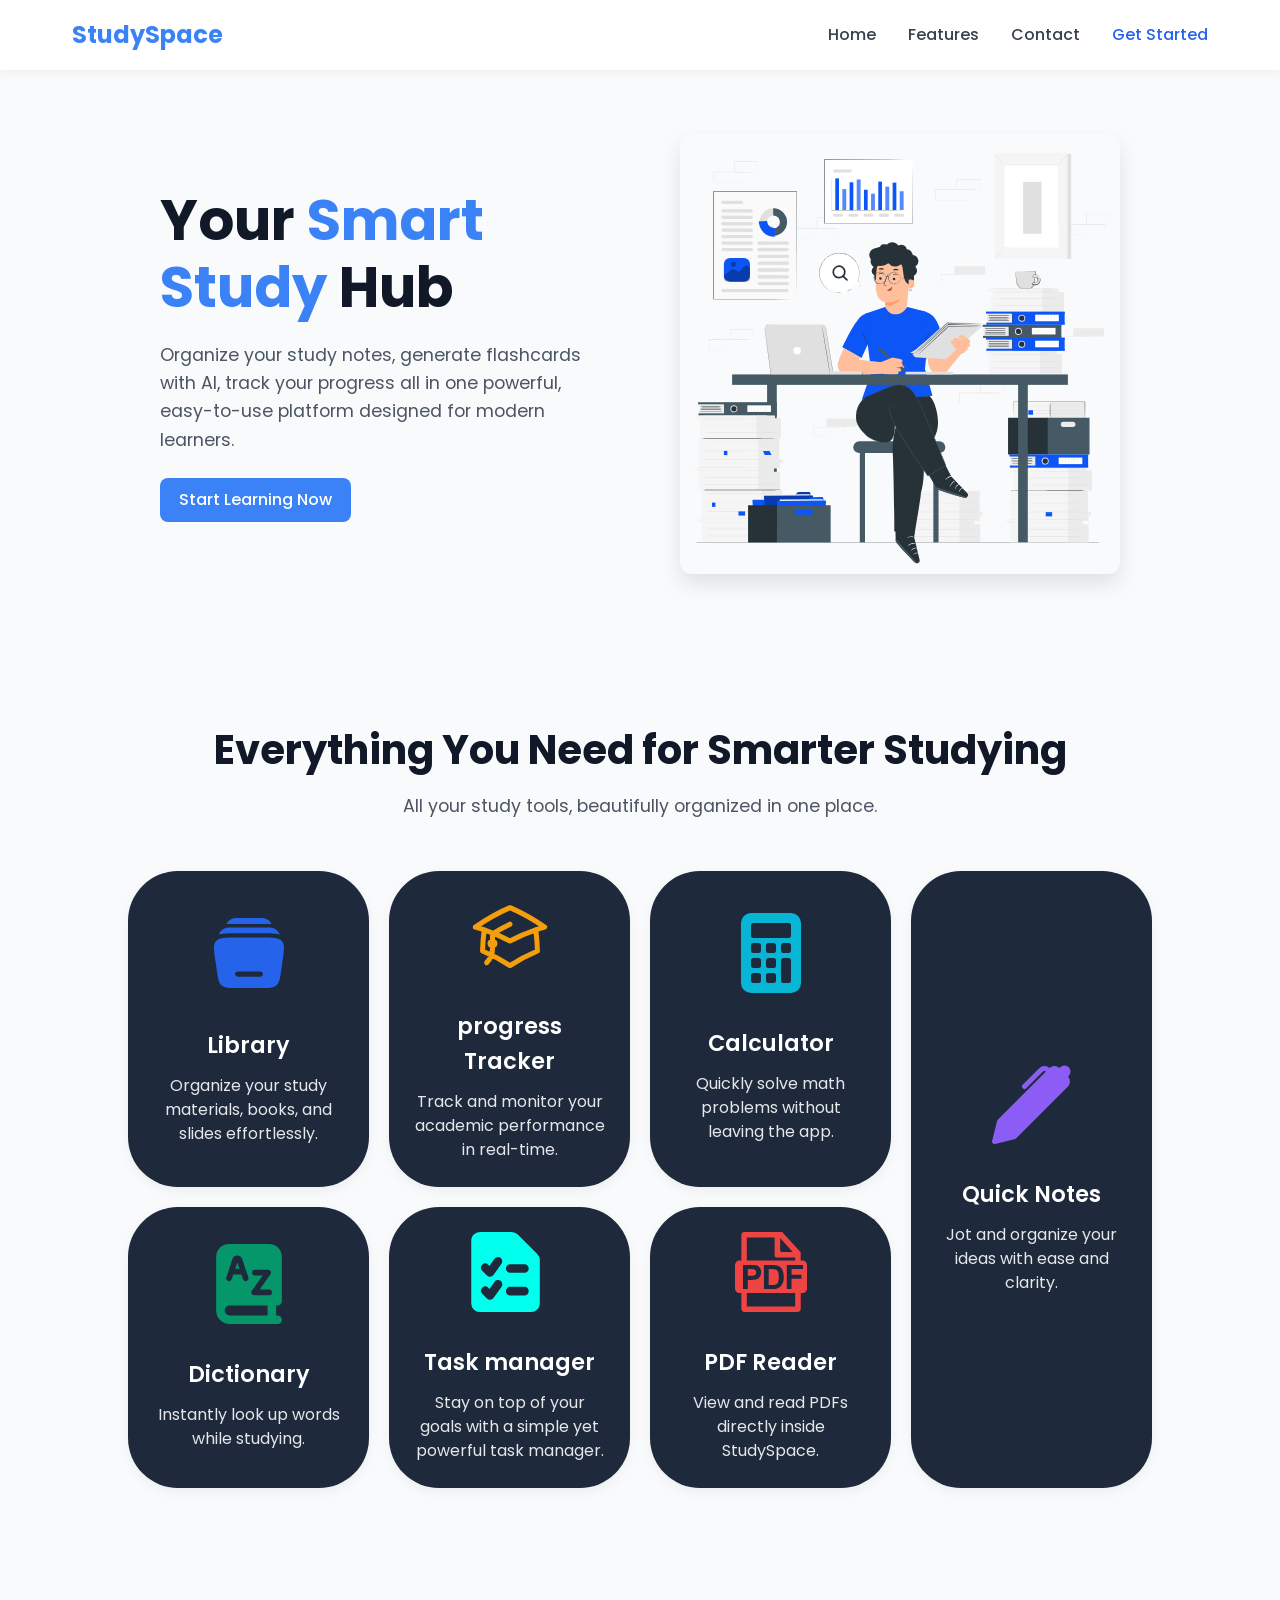
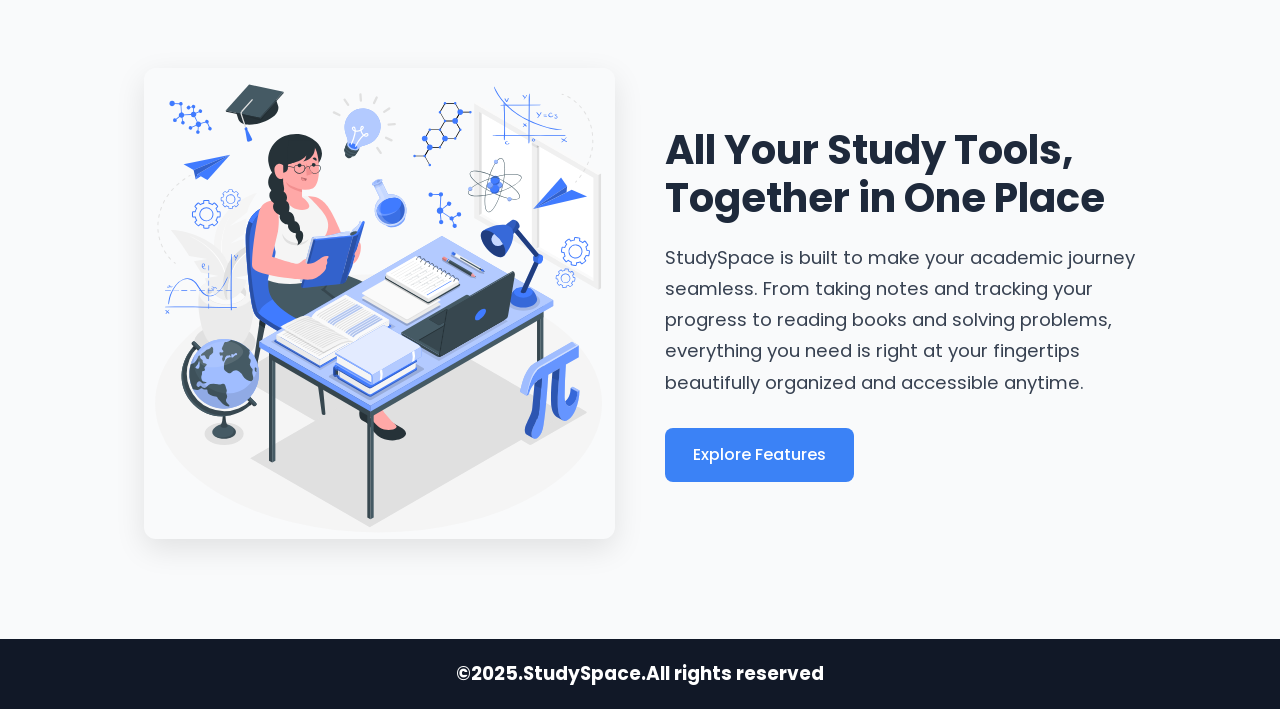
==== commit c4ce7b52: "updated code" ====
--- a/index.html
+++ b/index.html
@@ -132,6 +132,11 @@
   </div>
 </section>
 
+<footer>
+
+    <h3>&copy;2025.StudySpace.All rights reserved</h3>
+  </div>
+</footer>
   <script src="./js/main.js">
   </script>
 
--- a/styles/style.css
+++ b/styles/style.css
@@ -393,3 +393,13 @@
     margin-bottom: 30px;
   }
 }
+footer{
+background: #111827;
+color: white;
+
+}
+
+footer h3{
+  padding: 20px;
+  text-align: center;
+}
